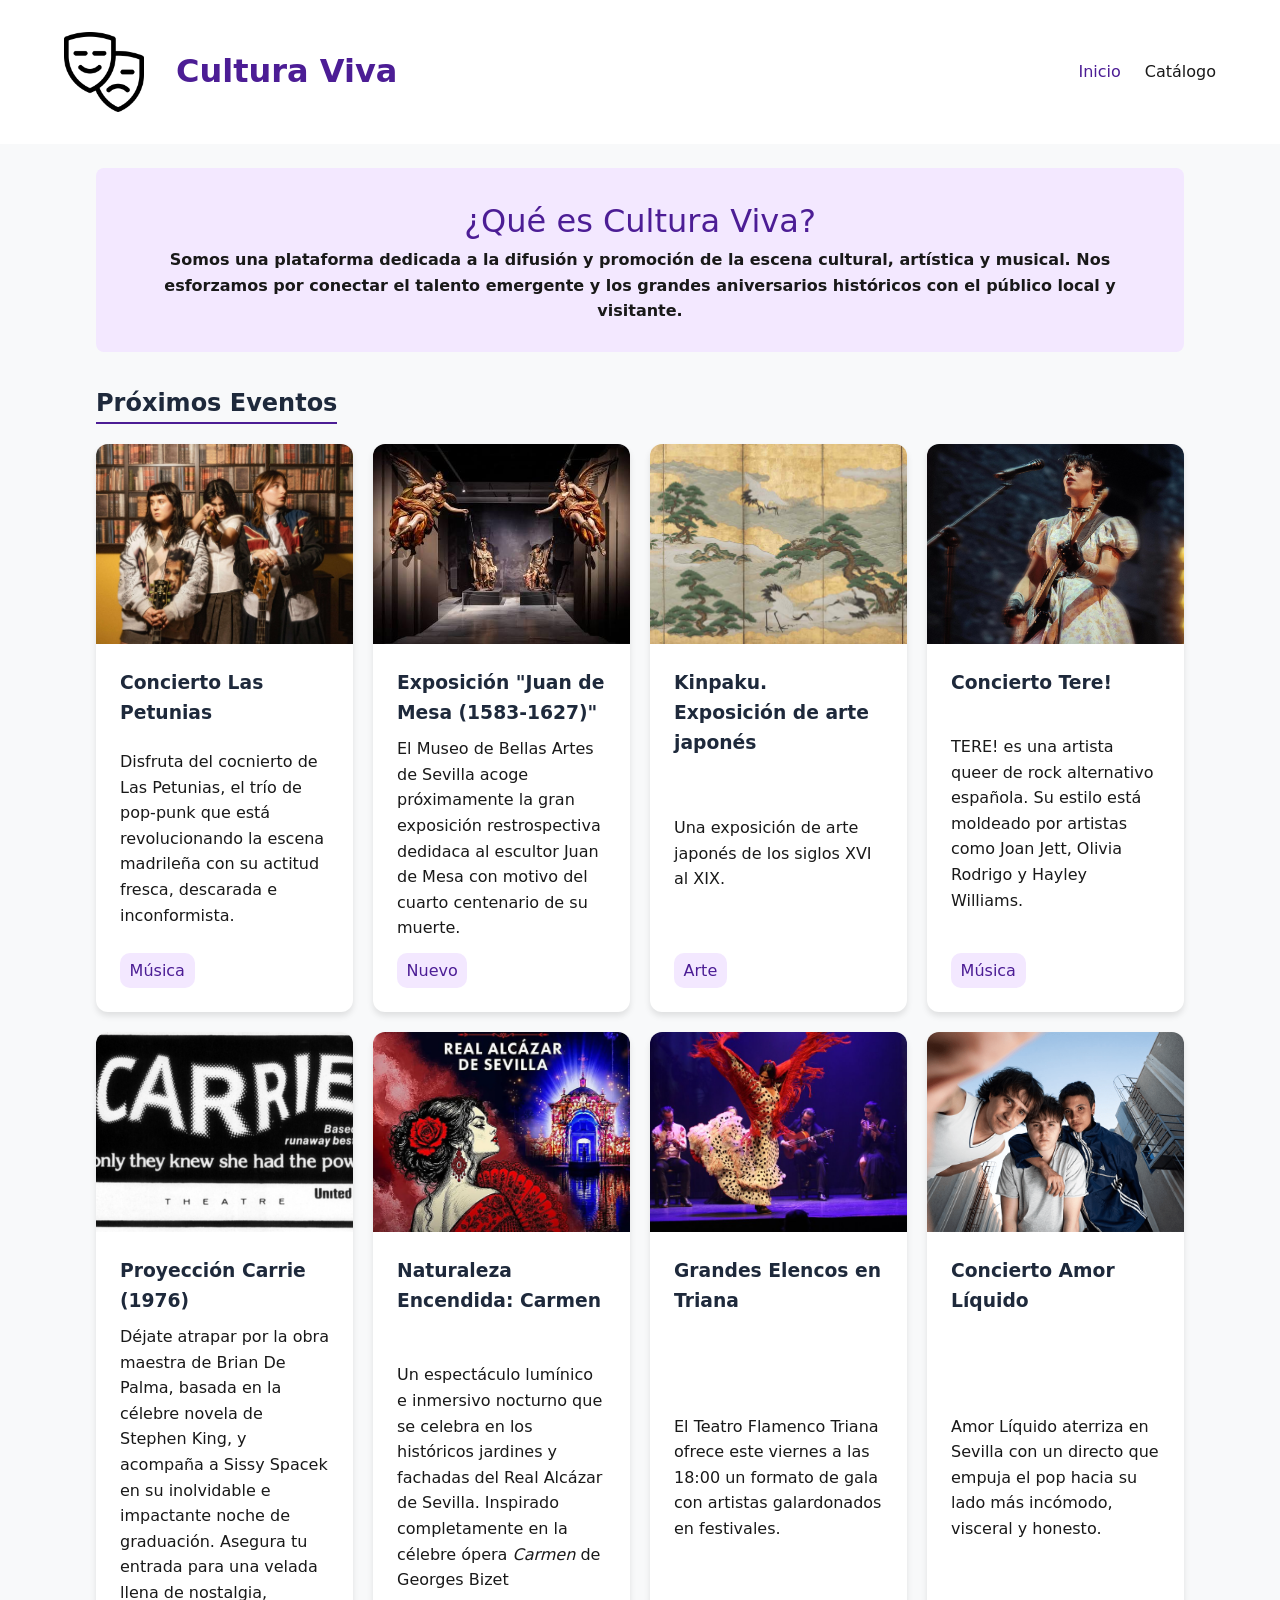
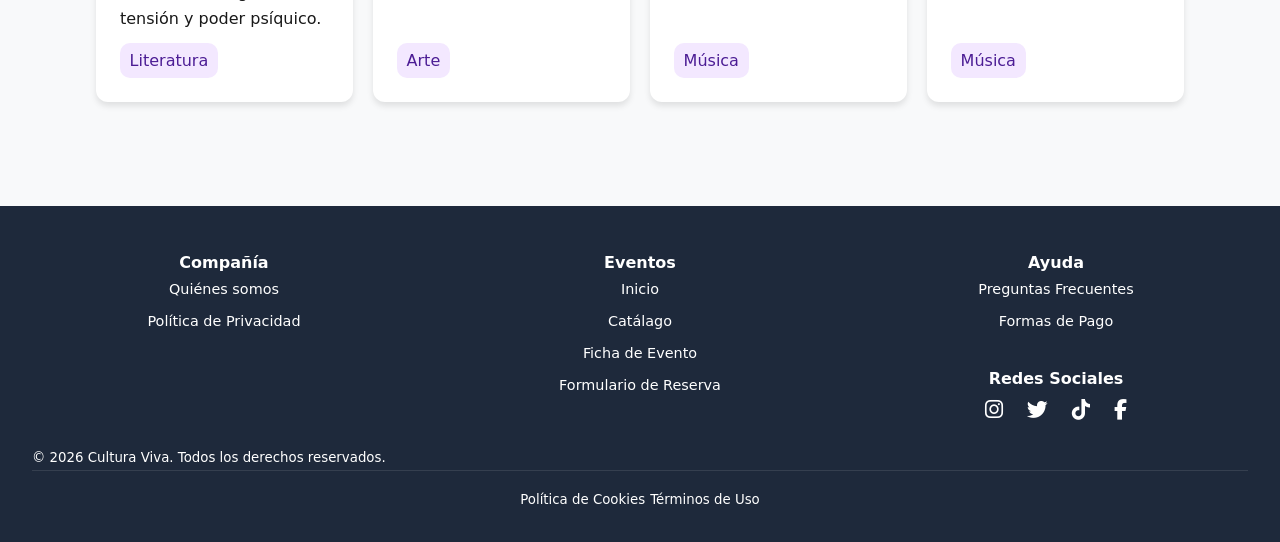
==== index.html @ b856e27d "fixes" ====
<!doctype html>
<html lang="es">
  <head>
    <meta charset="UTF-8" />
    <meta name="viewport" content="width=device-width, initial-scale=1.0" />
    <title>Cultura Viva</title>
    <link rel="stylesheet" href="./css/styles.css" />
    <link
      rel="stylesheet"
      href="https://cdnjs.cloudflare.com/ajax/libs/font-awesome/6.4.0/css/all.min.css"
    />
  </head>
  <body>
    <!--Header que contiene el titulo de la página web y la barra de navegacion-->
    <header class="header">
      <div class="header-container">
        <div class="title-container">
          <img src="./img/icono.png" alt="" class="icon" />
          <h1 class="title-web">Cultura Viva</h1>
        </div>

        <!--NavBar enlazado a los dos html de la página-->
        <nav class="main-nav">
          <ul>
            <li><a href="index.html" class="active-nav">Inicio</a></li>
            <li><a href="evento.html">Catálogo</a></li>
          </ul>
        </nav>
      </div>
    </header>

    <!--Texto de información sobre Cultura Viva-->
    <main class="main-content">
      <section class="hero-info">
        <h2>¿Qué es Cultura Viva?</h2>
        <p>
          Somos una plataforma dedicada a la difusión y promoción de la escena
          cultural, artística y musical. Nos esforzamos por conectar el talento
          emergente y los grandes aniversarios históricos con el público local y
          visitante.
        </p>
      </section>

      <!--Tarjetas con información de los próximos eventos: banner, nombre del evento, breve descripción, y categoría de evento-->
      <section class="events-section">
        <h2 class="section-next-events">Próximos Eventos</h2>

        <div class="card-grid">
          <a href="#" class="event-link">
            <div class="card">
              <div class="div-card-image">
                <img
                  src="./img/petunias.jpg"
                  alt="Imagen sobre el concierto de Las Petunias"
                  class="card-img"
                />
              </div>
              <div class="card-content">
                <h3 class="card-title">Concierto Las Petunias</h3>
                <p class="card-description">
                  Disfruta del cocnierto de Las Petunias, el trío de pop-punk
                  que está revolucionando la escena madrileña con su actitud
                  fresca, descarada e inconformista.
                </p>
                <span class="card-badge">Música</span>
              </div>
            </div>
          </a>
          <a href="evento.html" class="event-link">
            <div class="card">
              <div class="div-card-image">
                <img
                  src="./img/museo_bellas_artes.jpg"
                  alt="Foto del evento del Museo de Bellas Artes"
                  class="card-img"
                />
              </div>
              <div class="card-content">
                <h3 class="card-title">
                  Exposición "Juan de Mesa (1583-1627)"
                </h3>
                <p class="card-description">
                  El Museo de Bellas Artes de Sevilla acoge próximamente la gran
                  exposición restrospectiva dedidaca al escultor Juan de Mesa
                  con motivo del cuarto centenario de su muerte.
                </p>
                <span class="card-badge">Nuevo</span>
              </div>
            </div>
          </a>
          <a href="evento.html" class="event-link">
            <div class="card">
              <div class="div-card-image">
                <img
                  src="./img/kinpaku.jpg"
                  alt="Imagen sobre la exposición Kinpaku"
                  class="card-img"
                />
              </div>
              <div class="card-content">
                <h3 class="card-title">Kinpaku. Exposición de arte japonés</h3>
                <p class="card-description">
                  Una exposición de arte japonés de los siglos XVI al XIX.
                </p>
                <span class="card-badge">Arte</span>
              </div>
            </div>
          </a>
          <a href="evento.html" class="event-link">
            <div class="card">
              <div class="div-card-image">
                <img
                  src="./img/tere.jpg"
                  alt="Imagen promocional del próximo concierto de Tere!"
                  class="card-img"
                />
              </div>
              <div class="card-content">
                <h3 class="card-title">Concierto Tere!</h3>
                <p class="card-description">
                  TERE! es una artista queer de rock alternativo española. Su
                  estilo está moldeado por artistas como Joan Jett, Olivia
                  Rodrigo y Hayley Williams.
                </p>
                <span class="card-badge">Música</span>
              </div>
            </div>
          </a>
          <a href="evento.html" class="event-link">
            <div class="card">
              <div class="div-card-image">
                <img
                  src="./img/carrie.jpg"
                  alt="Imagen sobre el evento de Feria del Libro"
                  class="card-img"
                />
              </div>
              <div class="card-content">
                <h3 class="card-title">Proyección Carrie (1976)</h3>
                <p class="card-description">
                  Déjate atrapar por la obra maestra de Brian De Palma, basada
                  en la célebre novela de Stephen King, y acompaña a Sissy
                  Spacek en su inolvidable e impactante noche de graduación.
                  Asegura tu entrada para una velada llena de nostalgia, tensión
                  y poder psíquico.
                </p>
                <span class="card-badge">Literatura</span>
              </div>
            </div>
          </a>
          <a href="evento.html" class="event-link">
            <div class="card">
              <div class="div-card-image">
                <img
                  src="./img/carmen.webp"
                  alt="Cartel promocional de Naturaleza Encendida: Carmen"
                  class="card-img"
                />
              </div>
              <div class="card-content">
                <h3 class="card-title">Naturaleza Encendida: Carmen</h3>
                <p class="card-description">
                  Un espectáculo lumínico e inmersivo nocturno que se celebra en
                  los históricos jardines y fachadas del Real Alcázar de
                  Sevilla. Inspirado completamente en la célebre ópera
                  <i>Carmen</i> de Georges Bizet
                </p>
                <span class="card-badge">Arte</span>
              </div>
            </div>
          </a>
          <a href="evento.html" class="event-link">
            <div class="card">
              <div class="div-card-image">
                <img
                  src="./img/teatro_flamenco.jpg"
                  alt="Imagen del próximo evento Grandes Elencos en Triana"
                  class="card-img"
                />
              </div>
              <div class="card-content">
                <h3 class="card-title">Grandes Elencos en Triana</h3>
                <p class="card-description">
                  El Teatro Flamenco Triana ofrece este viernes a las 18:00 un
                  formato de gala con artistas galardonados en festivales.
                </p>
                <span class="card-badge">Música</span>
              </div>
            </div>
          </a>
          <a href="evento.html" class="event-link">
            <div class="card">
              <div class="div-card-image">
                <img
                  src="./img/amor-liquido.png"
                  alt="Imagen del concierto de Amor Líquido"
                  class="card-img"
                />
              </div>
              <div class="card-content">
                <h3 class="card-title">Concierto Amor Líquido</h3>
                <p class="card-description">
                  Amor Líquido aterriza en Sevilla con un directo que empuja el
                  pop hacia su lado más incómodo, visceral y honesto.
                </p>
                <span class="card-badge">Música</span>
              </div>
            </div>
          </a>
        </div>
      </section>
    </main>

    <!--Footer de la página divido por columnas Quienes Somos, Mapa de navegacion, Preguntas Frecuentes y Redes Sociales-->
    <footer class="footer">
      <div class="footer-container">
        <div class="footer-column">
          <h4>Compañía</h4>
          <ul>
            <li><a href="#">Quiénes somos</a></li>
            <li><a href="#">Política de Privacidad</a></li>
          </ul>
        </div>
        <div class="footer-column">
          <h4>Eventos</h4>
          <ul>
            <li><a href="index.html">Inicio</a></li>
            <li><a href="#">Catálago</a></li>
            <li><a href="#">Ficha de Evento</a></li>
            <li><a href="#">Formulario de Reserva</a></li>
          </ul>
        </div>
        <div class="footer-column">
          <h4>Ayuda</h4>
          <ul>
            <li><a href="#">Preguntas Frecuentes</a></li>
            <li><a href="#">Formas de Pago</a></li>
          </ul>
          <div class="social-section">
            <h4>Redes Sociales</h4>
            <div class="social-icons">
              <a href="#"><i class="fa-brands fa-instagram"></i></a>
              <a href="#">
                <i class="fa-brands fa-twitter"></i>
              </a>
              <a href="#"><i class="fa-brands fa-tiktok"></i></a>
              <a href="#"><i class="fa-brands fa-facebook-f"></i></a>
            </div>
          </div>
        </div>
      </div>
      <div class="footer-bottom">
        <p>
          <small>
            &copy; 2026 Cultura Viva. Todos los derechos reservados.
          </small>
        </p>
        <div class="footer-bottom-legal">
          <a href="#"><small>Política de Cookies</small></a>
          <a href="#"><small>Términos de Uso</small></a>
        </div>
      </div>
    </footer>
  </body>
</html>
---- css/styles.css ----
@import url(base.css);
@import url(componentes.css);
@import url(responsive.css);
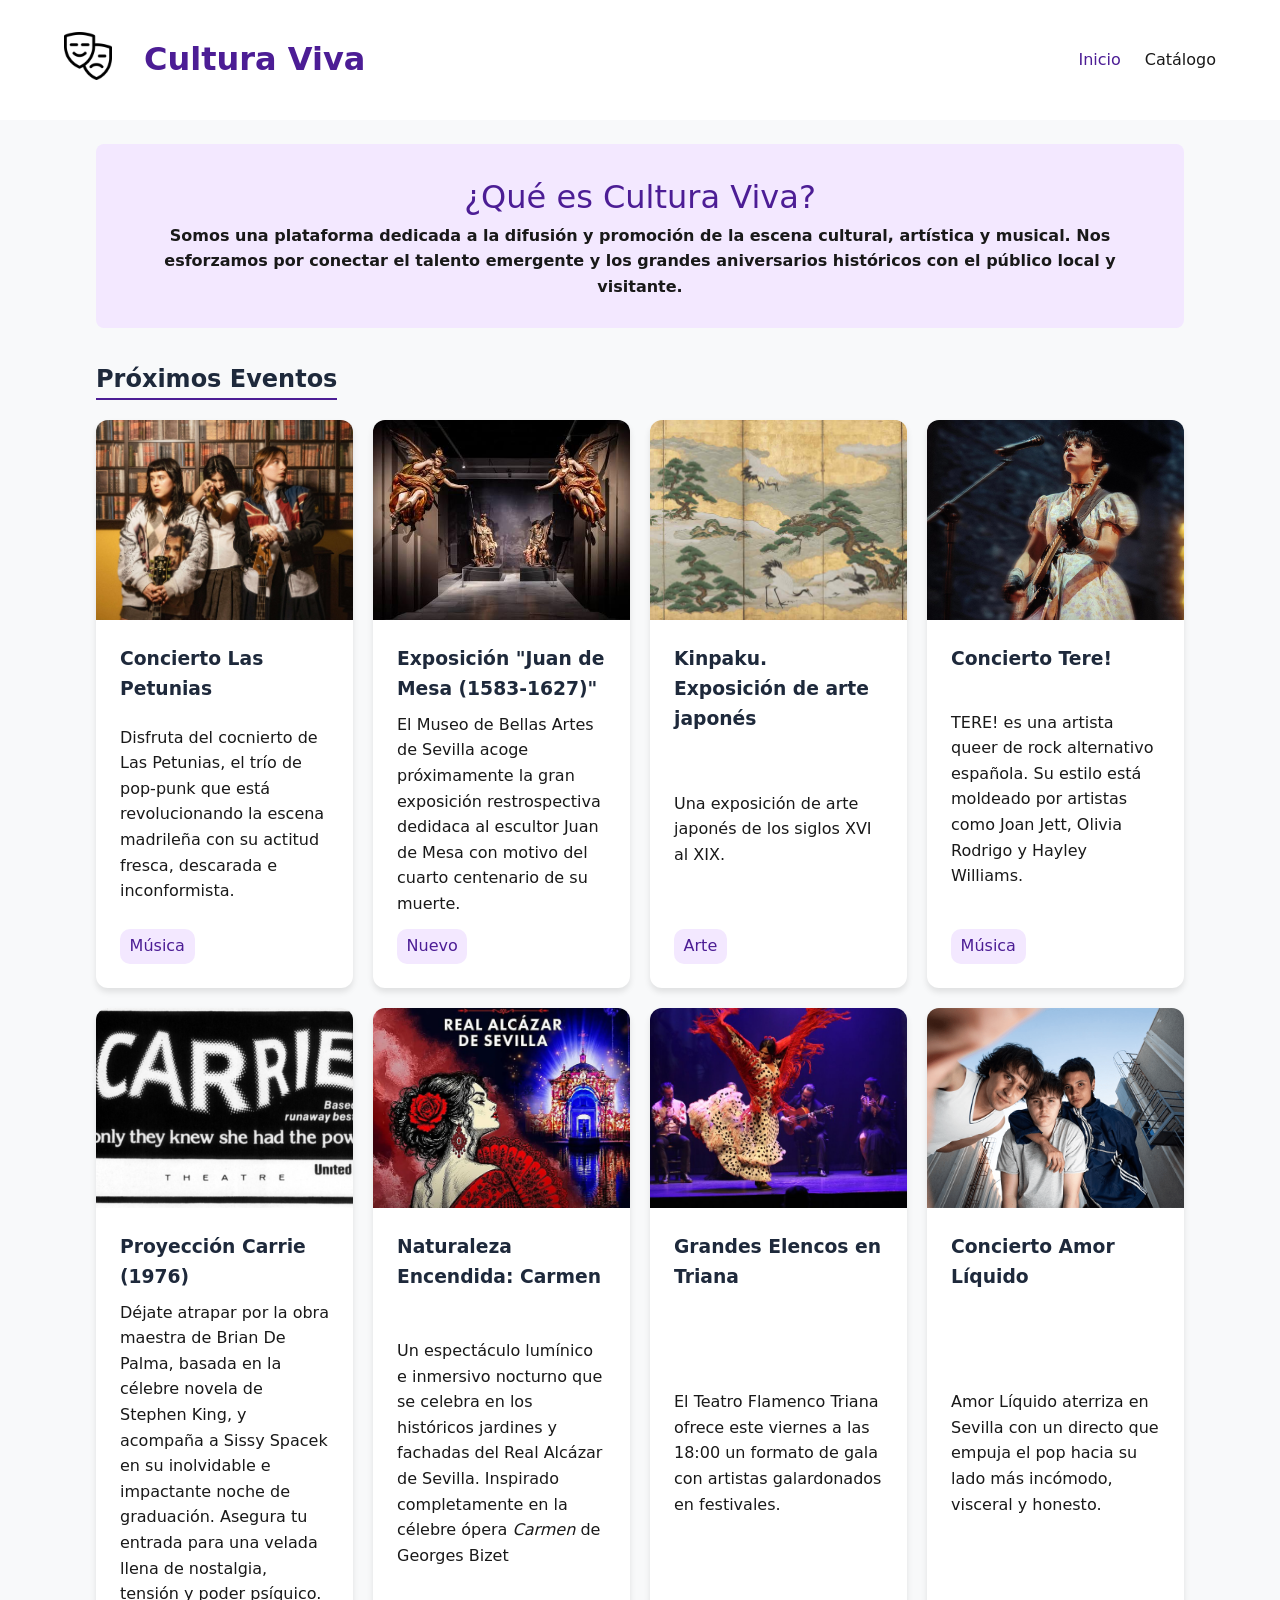
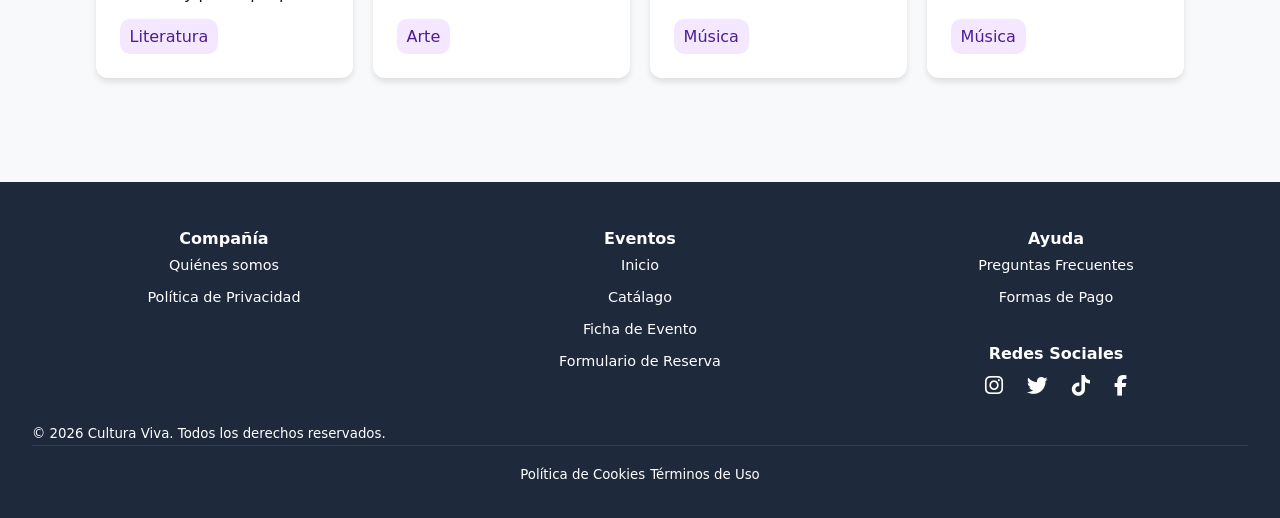
==== commit 39856b3e: "Proyecto" ====
--- a/index.html
+++ b/index.html
@@ -15,7 +15,9 @@
     <header class="header">
       <div class="header-container">
         <div class="title-container">
-          <img src="./img/icono.png" alt="" class="icon" />
+          <div class="contenedor-icono">
+            <img src="./img/icono.png" alt="" class="icono" />
+          </div>
           <h1 class="title-web">Cultura Viva</h1>
         </div>
 
@@ -43,7 +45,7 @@
 
       <!--Tarjetas con información de los próximos eventos: banner, nombre del evento, breve descripción, y categoría de evento-->
       <section class="events-section">
-        <h2 class="section-next-events">Próximos Eventos</h2>
+        <h2 class="section-title">Próximos Eventos</h2>
 
         <div class="card-grid">
           <a href="#" class="event-link">
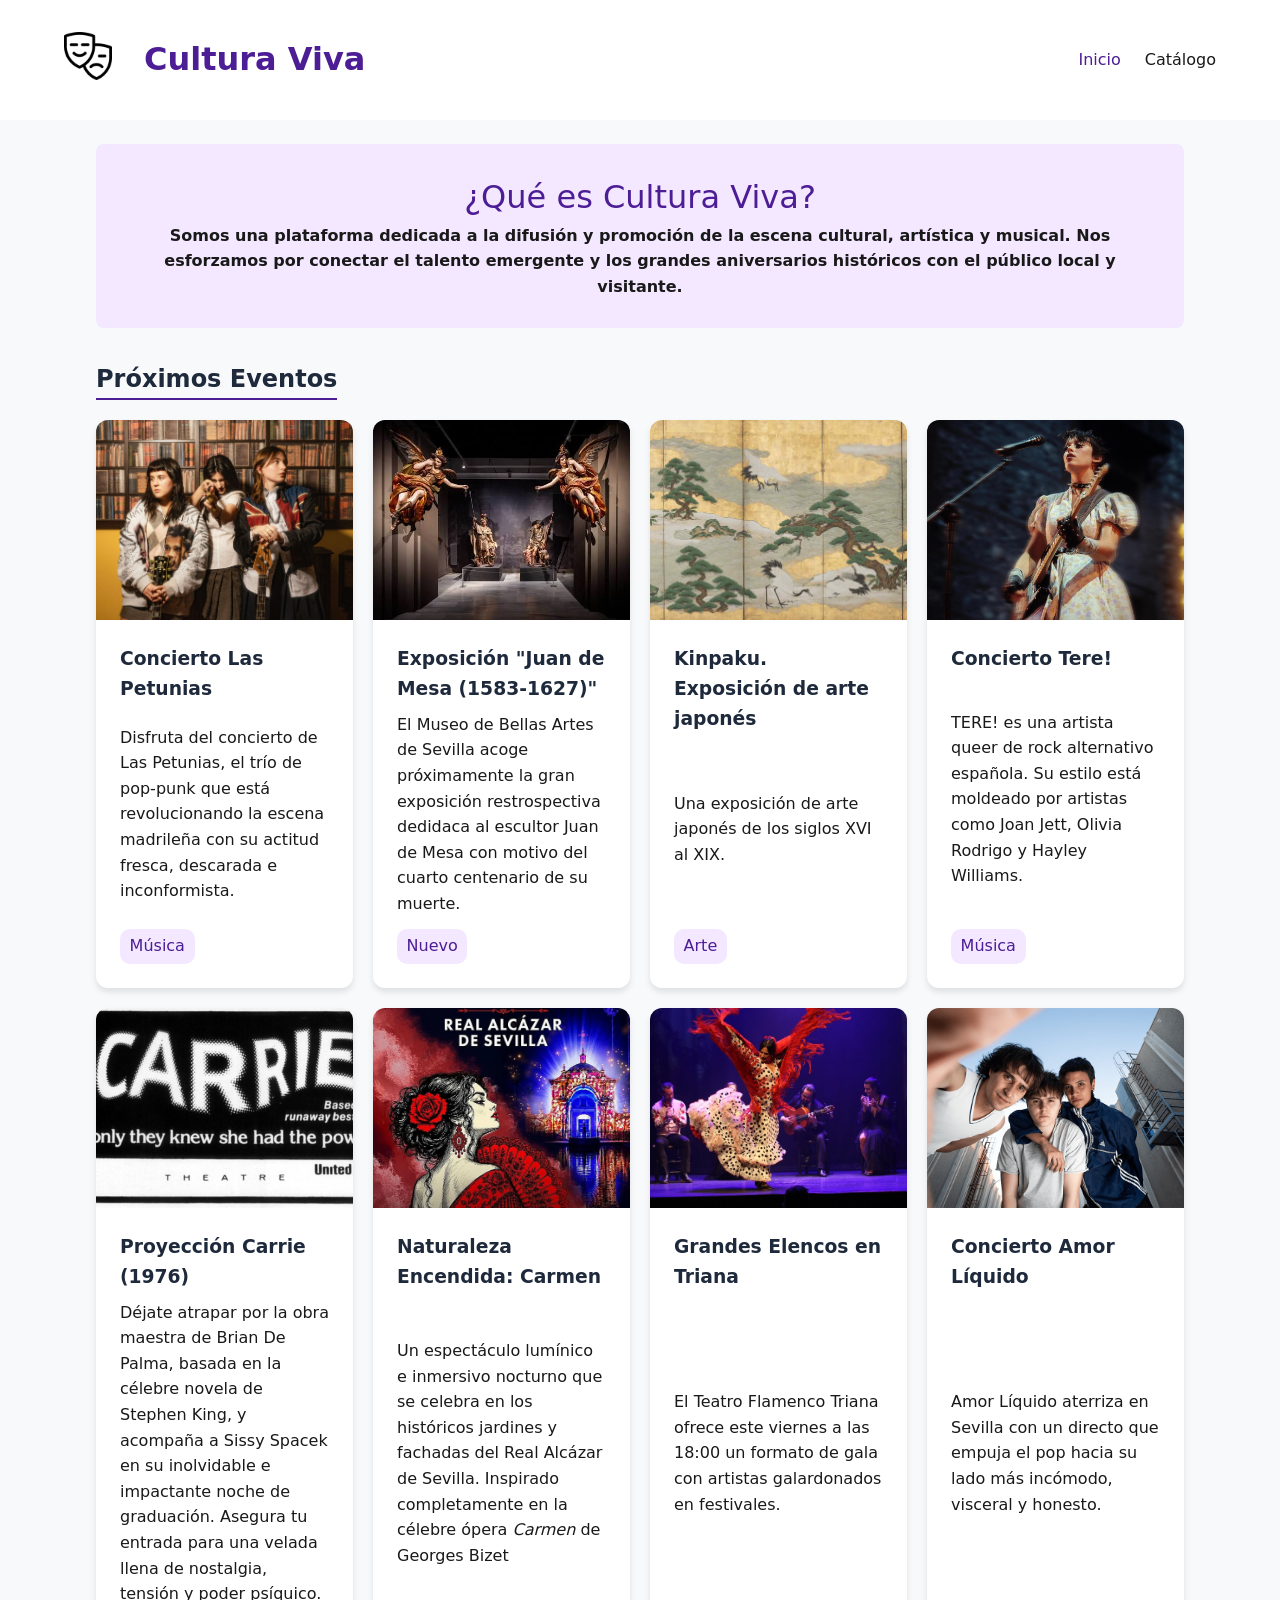
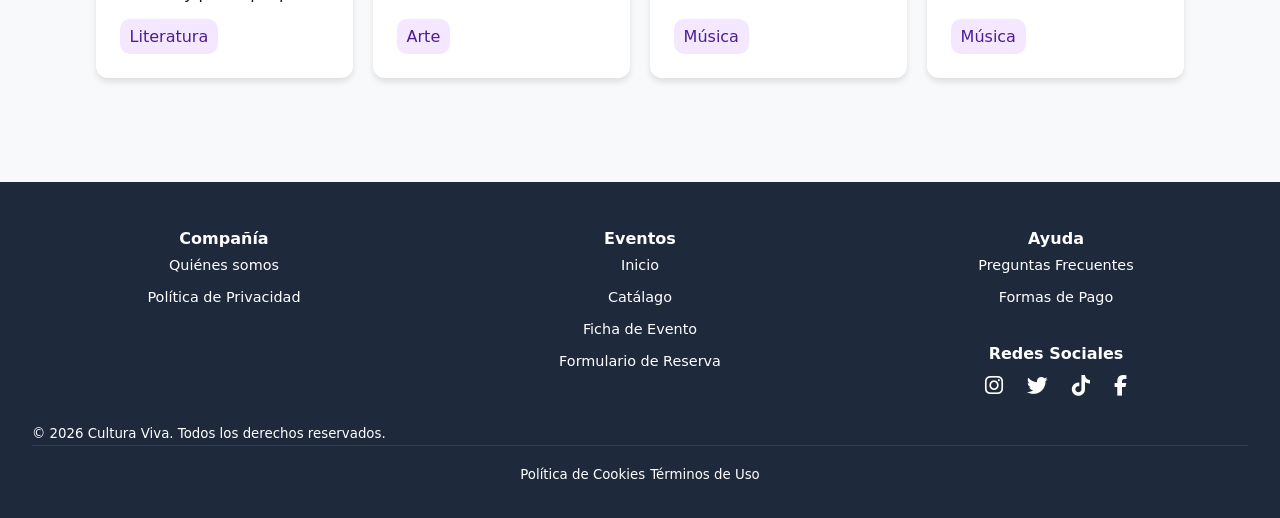
==== commit 44b6433e: "proyecto" ====
--- a/index.html
+++ b/index.html
@@ -11,17 +11,18 @@
     />
   </head>
   <body>
-    <!--Header que contiene el titulo de la página web y la barra de navegacion-->
+    <!--Cabecera de la pagina web-->
     <header class="header">
       <div class="header-container">
         <div class="title-container">
           <div class="contenedor-icono">
-            <img src="./img/icono.png" alt="" class="icono" />
+            <a href="index.html">
+              <img src="./img/icono.png" alt="" class="icono" />
+            </a>
           </div>
           <h1 class="title-web">Cultura Viva</h1>
         </div>
 
-        <!--NavBar enlazado a los dos html de la página-->
         <nav class="main-nav">
           <ul>
             <li><a href="index.html" class="active-nav">Inicio</a></li>
@@ -43,7 +44,7 @@
         </p>
       </section>
 
-      <!--Tarjetas con información de los próximos eventos: banner, nombre del evento, breve descripción, y categoría de evento-->
+      <!--Tarjetas con información de los próximos eventos: contiene foto, nombre del evento, breve descripción, y categoría de evento-->
       <section class="events-section">
         <h2 class="section-title">Próximos Eventos</h2>
 
@@ -60,7 +61,7 @@
               <div class="card-content">
                 <h3 class="card-title">Concierto Las Petunias</h3>
                 <p class="card-description">
-                  Disfruta del cocnierto de Las Petunias, el trío de pop-punk
+                  Disfruta del concierto de Las Petunias, el trío de pop-punk
                   que está revolucionando la escena madrileña con su actitud
                   fresca, descarada e inconformista.
                 </p>
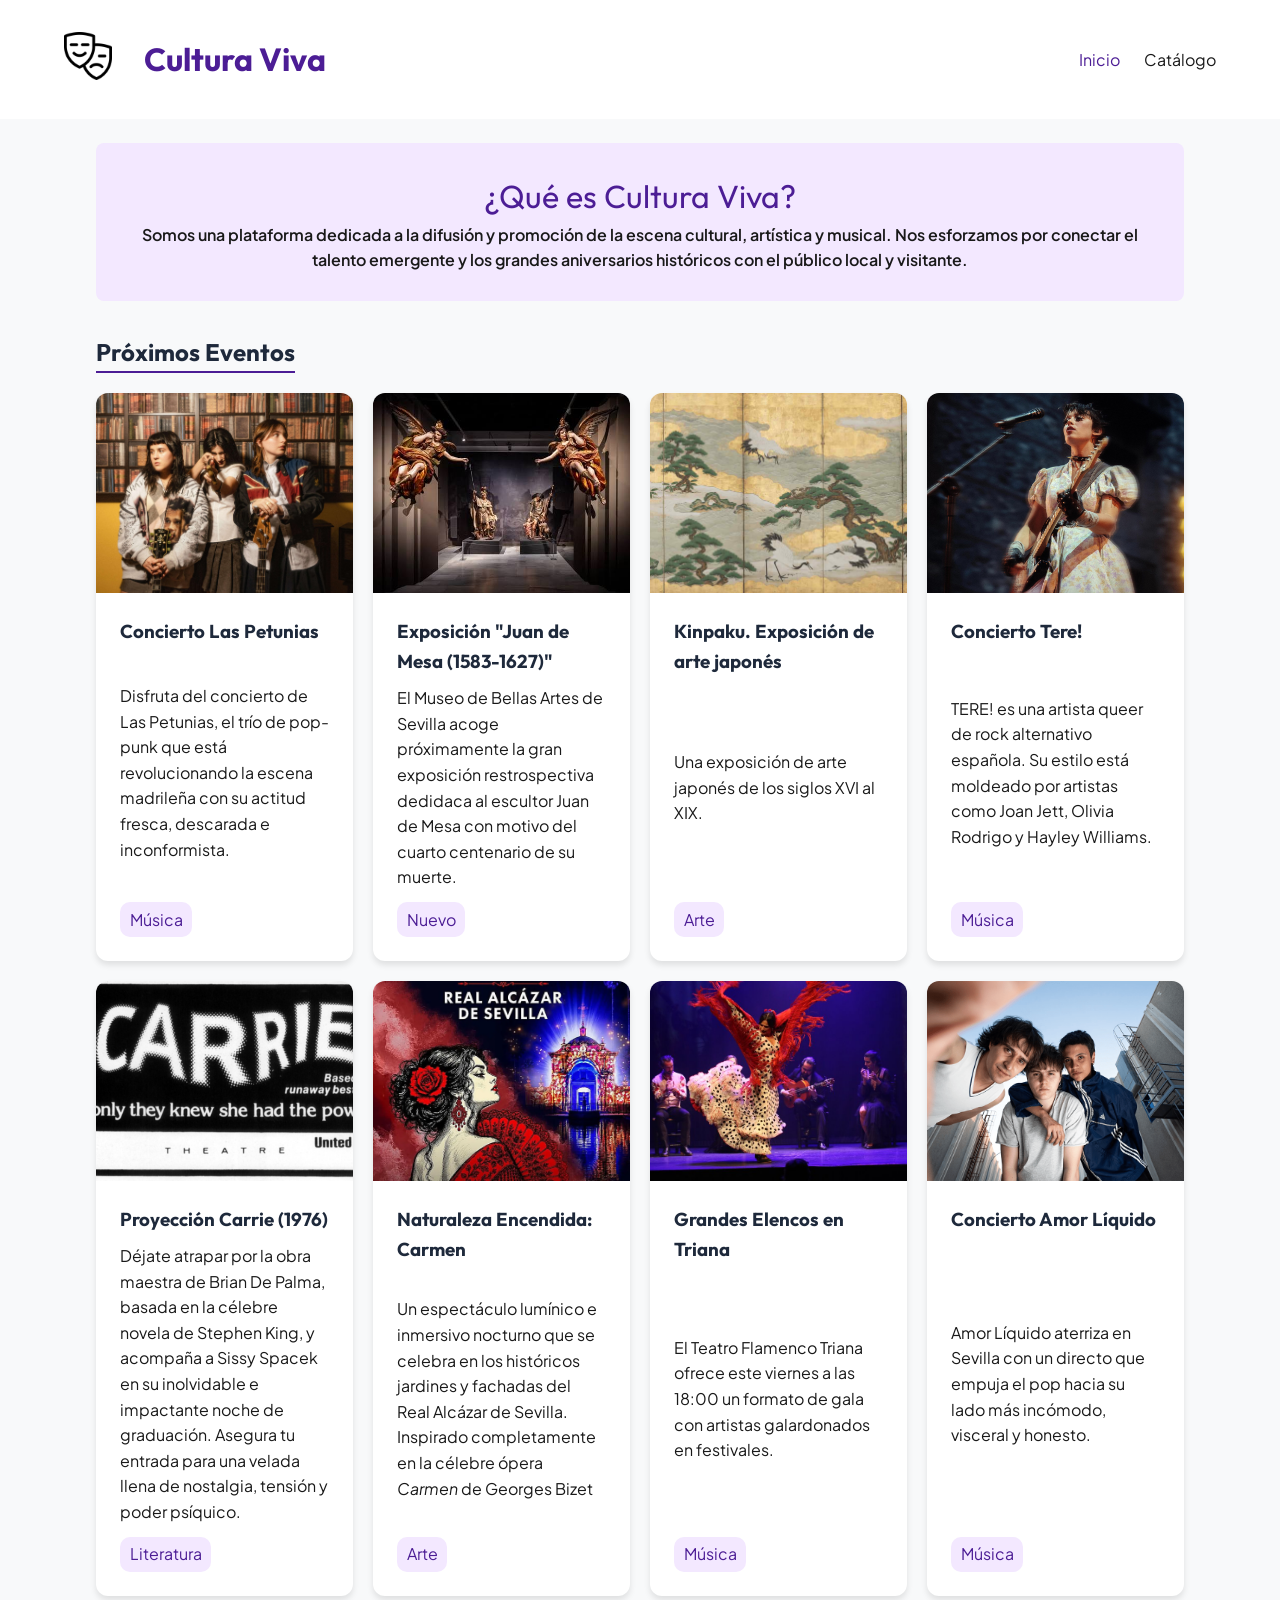
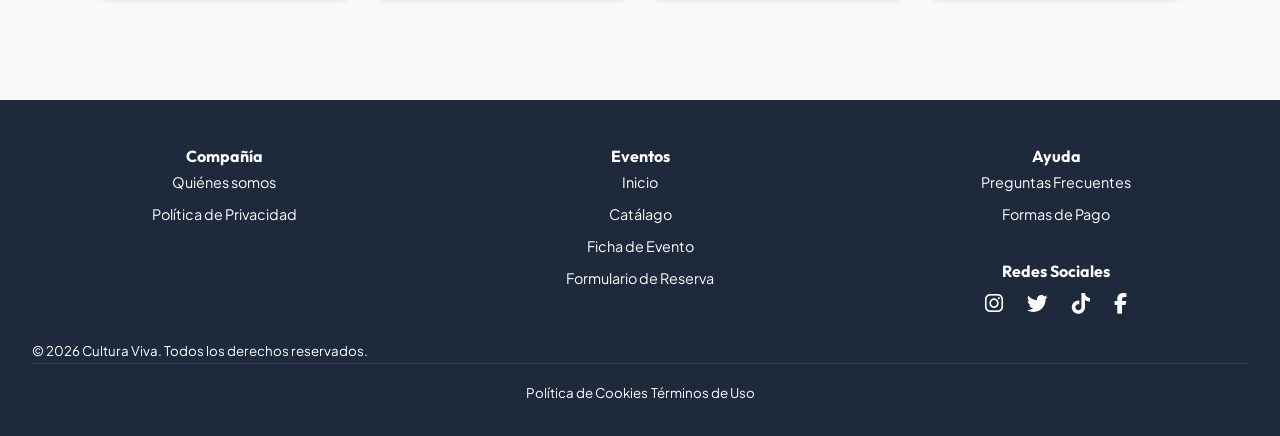
==== commit c9078906: "fonts and html semantic" ====
--- a/index.html
+++ b/index.html
@@ -5,6 +5,12 @@
     <meta name="viewport" content="width=device-width, initial-scale=1.0" />
     <title>Cultura Viva</title>
     <link rel="stylesheet" href="./css/styles.css" />
+    <link rel="preconnect" href="https://fonts.googleapis.com" />
+    <link rel="preconnect" href="https://fonts.gstatic.com" crossorigin />
+    <link
+      href="https://fonts.googleapis.com/css2?family=Outfit:wght@500;700&family=Plus+Jakarta+Sans:wght@400;500;600&display=swap"
+      rel="stylesheet"
+    />
     <link
       rel="stylesheet"
       href="https://cdnjs.cloudflare.com/ajax/libs/font-awesome/6.4.0/css/all.min.css"
@@ -50,7 +56,7 @@
 
         <div class="card-grid">
           <a href="#" class="event-link">
-            <div class="card">
+            <article class="card">
               <div class="div-card-image">
                 <img
                   src="./img/petunias.jpg"
@@ -67,10 +73,10 @@
                 </p>
                 <span class="card-badge">Música</span>
               </div>
-            </div>
-          </a>
-          <a href="evento.html" class="event-link">
-            <div class="card">
+            </article>
+          </a>
+          <a href="evento.html" class="event-link">
+            <article class="card">
               <div class="div-card-image">
                 <img
                   src="./img/museo_bellas_artes.jpg"
@@ -89,10 +95,10 @@
                 </p>
                 <span class="card-badge">Nuevo</span>
               </div>
-            </div>
-          </a>
-          <a href="evento.html" class="event-link">
-            <div class="card">
+            </article>
+          </a>
+          <a href="evento.html" class="event-link">
+            <article class="card">
               <div class="div-card-image">
                 <img
                   src="./img/kinpaku.jpg"
@@ -107,10 +113,10 @@
                 </p>
                 <span class="card-badge">Arte</span>
               </div>
-            </div>
-          </a>
-          <a href="evento.html" class="event-link">
-            <div class="card">
+            </article>
+          </a>
+          <a href="evento.html" class="event-link">
+            <article class="card">
               <div class="div-card-image">
                 <img
                   src="./img/tere.jpg"
@@ -127,10 +133,10 @@
                 </p>
                 <span class="card-badge">Música</span>
               </div>
-            </div>
-          </a>
-          <a href="evento.html" class="event-link">
-            <div class="card">
+            </article>
+          </a>
+          <a href="evento.html" class="event-link">
+            <article class="card">
               <div class="div-card-image">
                 <img
                   src="./img/carrie.jpg"
@@ -149,10 +155,10 @@
                 </p>
                 <span class="card-badge">Literatura</span>
               </div>
-            </div>
-          </a>
-          <a href="evento.html" class="event-link">
-            <div class="card">
+            </article>
+          </a>
+          <a href="evento.html" class="event-link">
+            <article class="card">
               <div class="div-card-image">
                 <img
                   src="./img/carmen.webp"
@@ -170,10 +176,10 @@
                 </p>
                 <span class="card-badge">Arte</span>
               </div>
-            </div>
-          </a>
-          <a href="evento.html" class="event-link">
-            <div class="card">
+            </article>
+          </a>
+          <a href="evento.html" class="event-link">
+            <article class="card">
               <div class="div-card-image">
                 <img
                   src="./img/teatro_flamenco.jpg"
@@ -189,10 +195,10 @@
                 </p>
                 <span class="card-badge">Música</span>
               </div>
-            </div>
-          </a>
-          <a href="evento.html" class="event-link">
-            <div class="card">
+            </article>
+          </a>
+          <a href="evento.html" class="event-link">
+            <article class="card">
               <div class="div-card-image">
                 <img
                   src="./img/amor-liquido.png"
@@ -208,7 +214,7 @@
                 </p>
                 <span class="card-badge">Música</span>
               </div>
-            </div>
+            </article>
           </a>
         </div>
       </section>
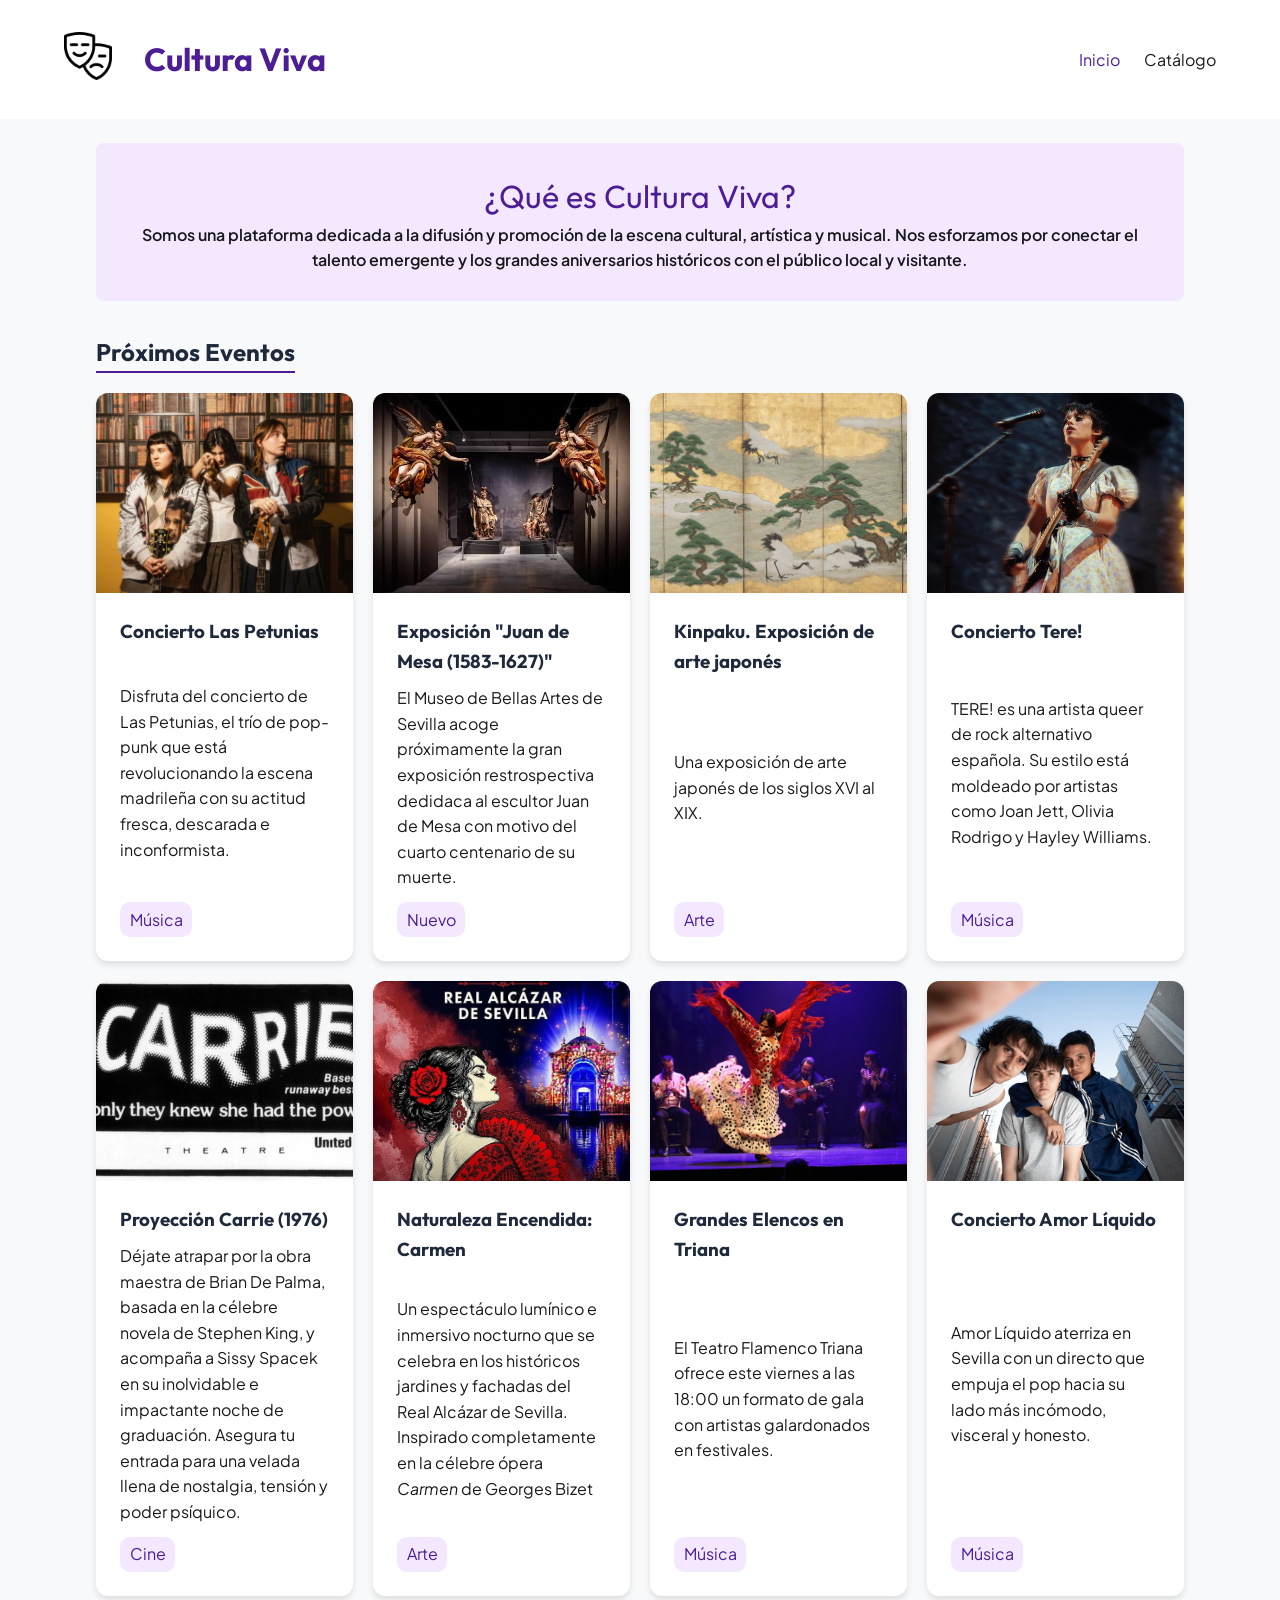
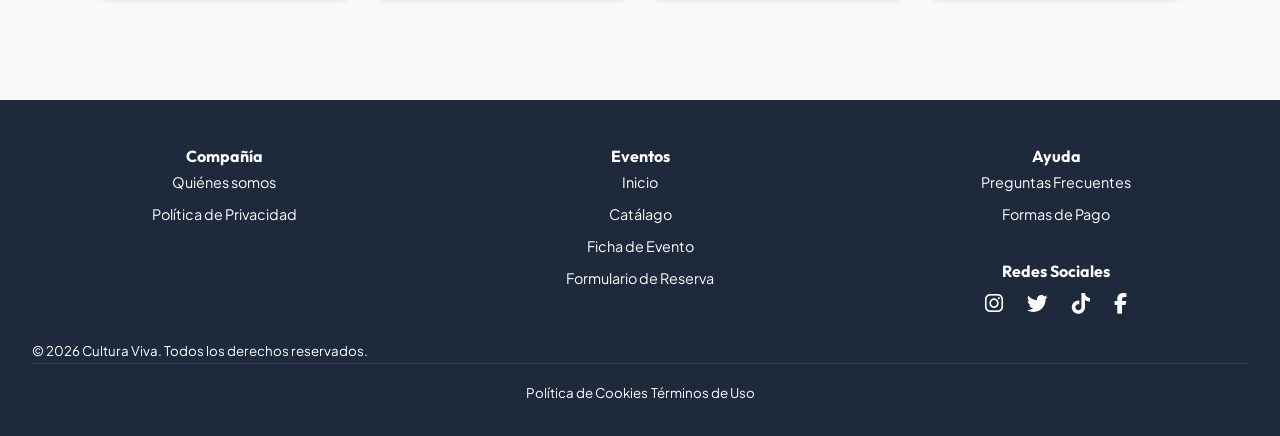
==== commit 5451dd03: "routes, favicon" ====
--- a/index.html
+++ b/index.html
@@ -5,6 +5,7 @@
     <meta name="viewport" content="width=device-width, initial-scale=1.0" />
     <title>Cultura Viva</title>
     <link rel="stylesheet" href="./css/styles.css" />
+    <link rel="icon" type="image/x-icon" href="./icon/favicon.ico" />
     <link rel="preconnect" href="https://fonts.googleapis.com" />
     <link rel="preconnect" href="https://fonts.gstatic.com" crossorigin />
     <link
@@ -31,8 +32,8 @@
 
         <nav class="main-nav">
           <ul>
-            <li><a href="index.html" class="active-nav">Inicio</a></li>
-            <li><a href="evento.html">Catálogo</a></li>
+            <li><a href="./index.html" class="active-nav">Inicio</a></li>
+            <li><a href="./evento.html">Catálogo</a></li>
           </ul>
         </nav>
       </div>
@@ -75,7 +76,7 @@
               </div>
             </article>
           </a>
-          <a href="evento.html" class="event-link">
+          <a href="./evento.html" class="event-link">
             <article class="card">
               <div class="div-card-image">
                 <img
@@ -97,7 +98,7 @@
               </div>
             </article>
           </a>
-          <a href="evento.html" class="event-link">
+          <a href="./evento.html" class="event-link">
             <article class="card">
               <div class="div-card-image">
                 <img
@@ -115,7 +116,7 @@
               </div>
             </article>
           </a>
-          <a href="evento.html" class="event-link">
+          <a href="./evento.html" class="event-link">
             <article class="card">
               <div class="div-card-image">
                 <img
@@ -135,7 +136,7 @@
               </div>
             </article>
           </a>
-          <a href="evento.html" class="event-link">
+          <a href="./evento.html" class="event-link">
             <article class="card">
               <div class="div-card-image">
                 <img
@@ -153,11 +154,11 @@
                   Asegura tu entrada para una velada llena de nostalgia, tensión
                   y poder psíquico.
                 </p>
-                <span class="card-badge">Literatura</span>
-              </div>
-            </article>
-          </a>
-          <a href="evento.html" class="event-link">
+                <span class="card-badge">Cine</span>
+              </div>
+            </article>
+          </a>
+          <a href="./evento.html" class="event-link">
             <article class="card">
               <div class="div-card-image">
                 <img
@@ -178,7 +179,7 @@
               </div>
             </article>
           </a>
-          <a href="evento.html" class="event-link">
+          <a href="./evento.html" class="event-link">
             <article class="card">
               <div class="div-card-image">
                 <img
@@ -197,7 +198,7 @@
               </div>
             </article>
           </a>
-          <a href="evento.html" class="event-link">
+          <a href="./evento.html" class="event-link">
             <article class="card">
               <div class="div-card-image">
                 <img
@@ -233,7 +234,7 @@
         <div class="footer-column">
           <h4>Eventos</h4>
           <ul>
-            <li><a href="index.html">Inicio</a></li>
+            <li><a href="./index.html">Inicio</a></li>
             <li><a href="#">Catálago</a></li>
             <li><a href="#">Ficha de Evento</a></li>
             <li><a href="#">Formulario de Reserva</a></li>
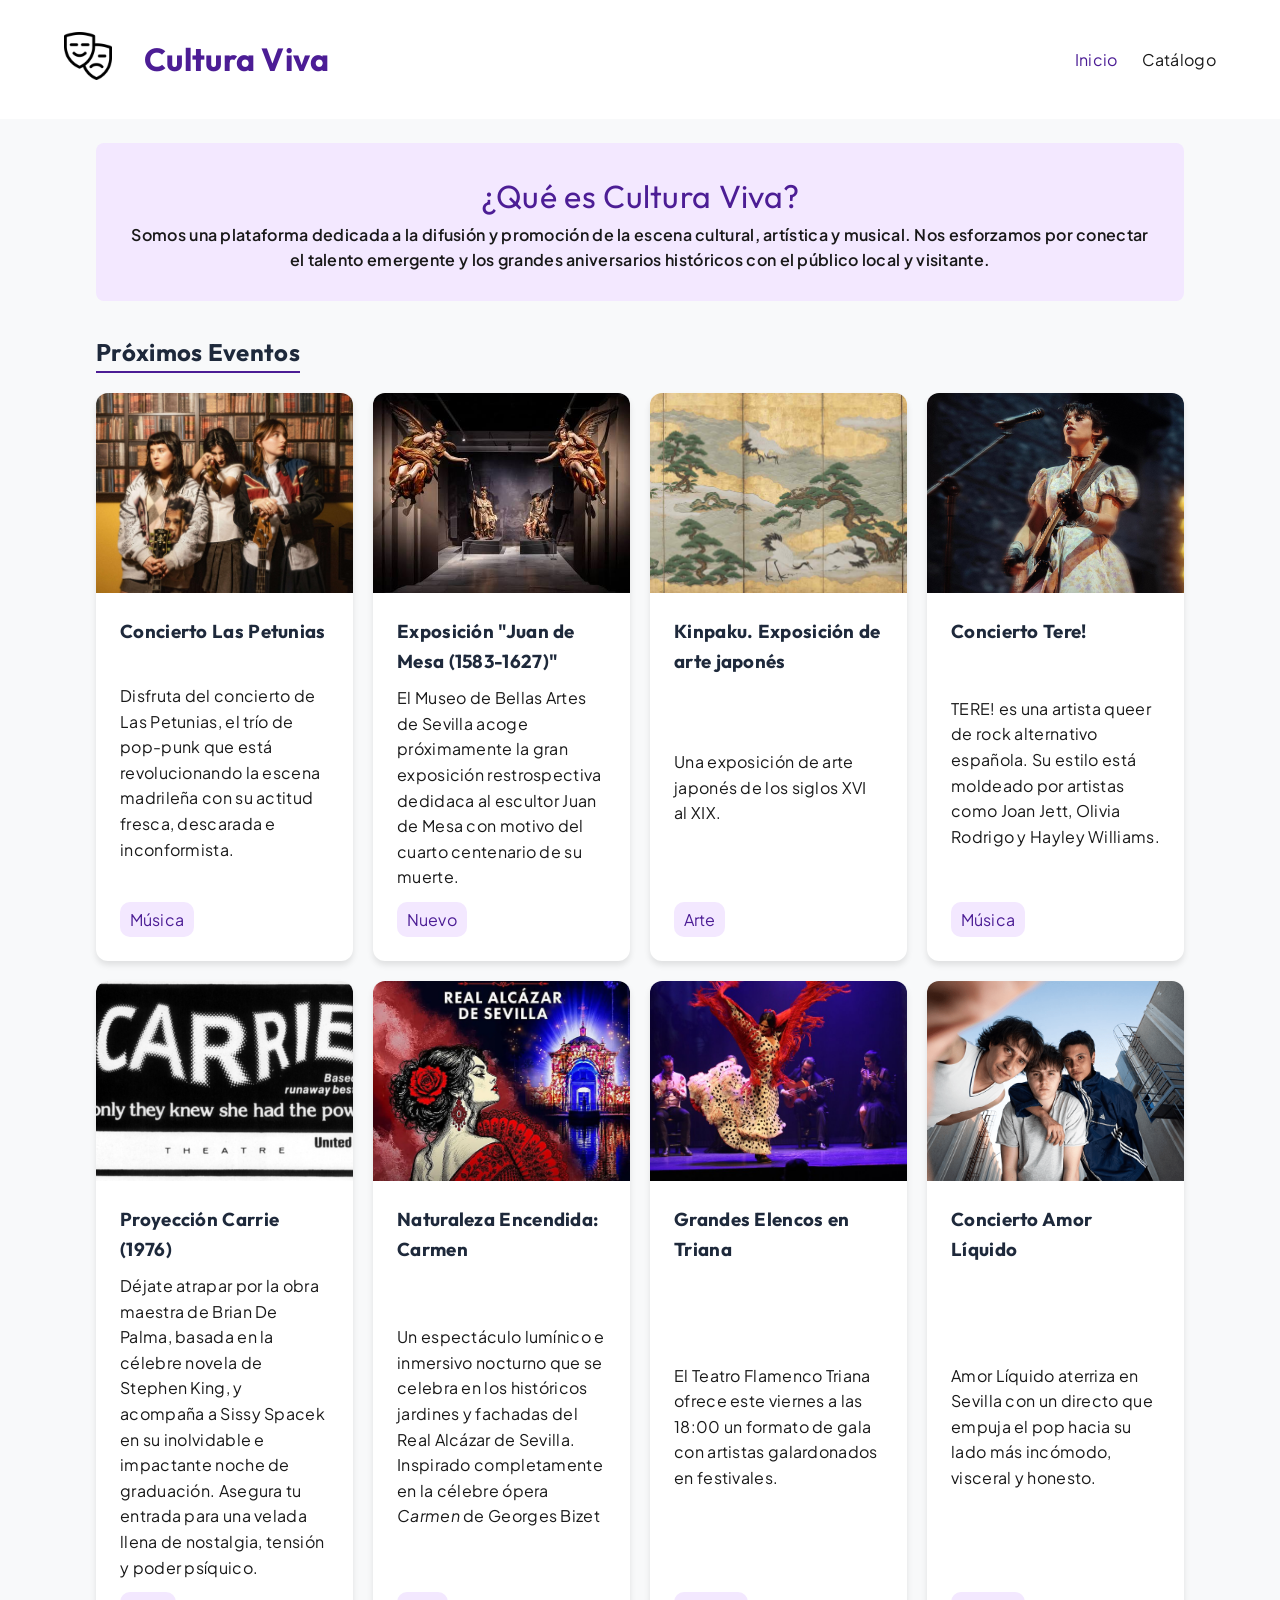
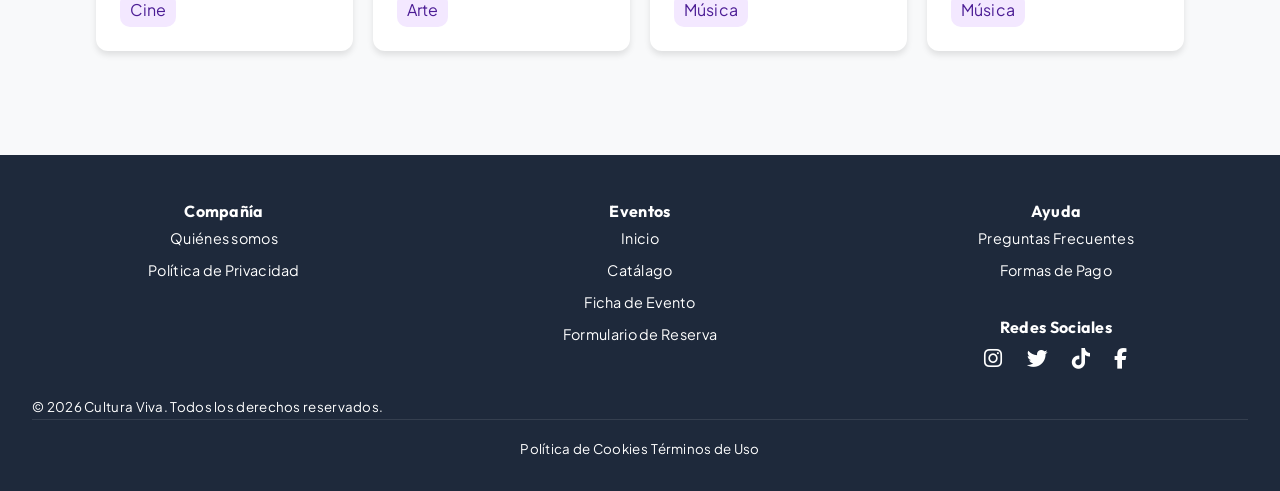
==== commit 2d969d1f: "unused" ====
--- a/index.html
+++ b/index.html
@@ -141,7 +141,7 @@
               <div class="div-card-image">
                 <img
                   src="./img/carrie.jpg"
-                  alt="Imagen sobre el evento de Feria del Libro"
+                  alt="Imagen sobre el evento de proyección de Carrie 1976"
                   class="card-img"
                 />
               </div>
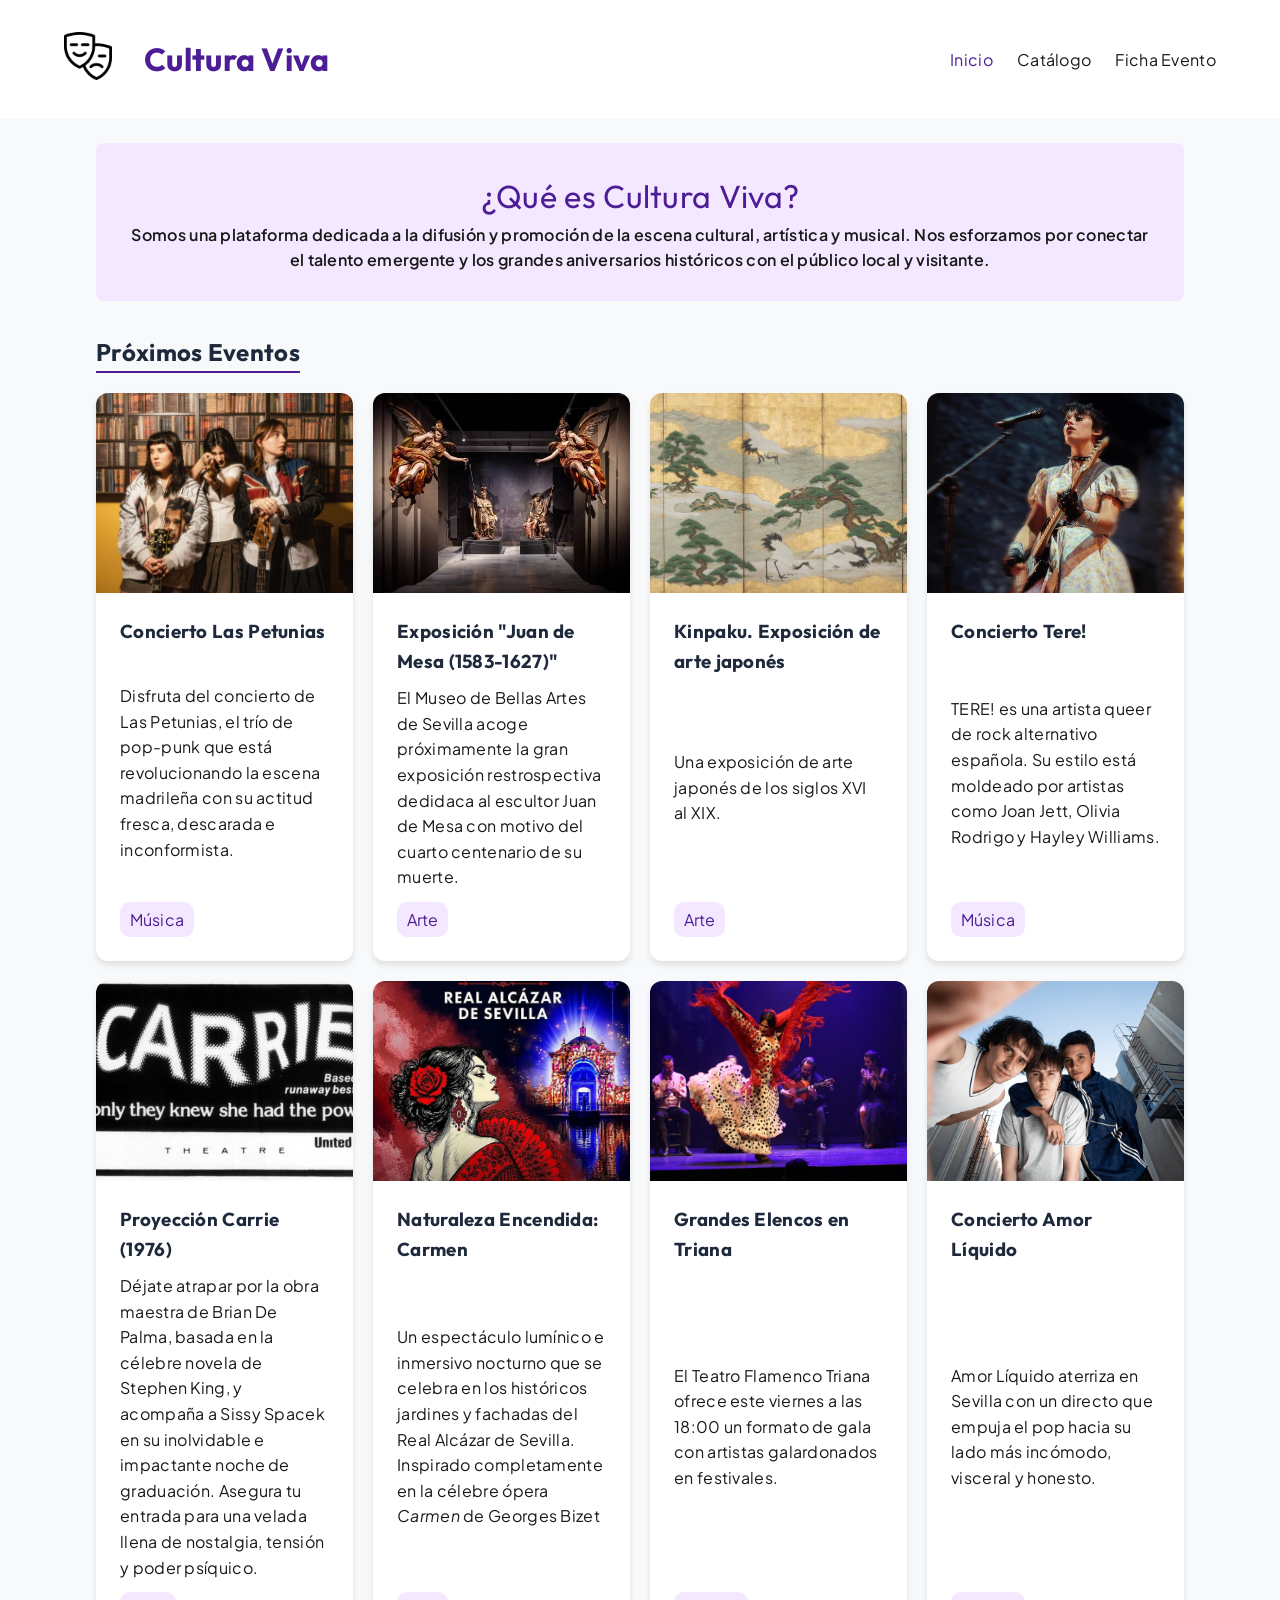
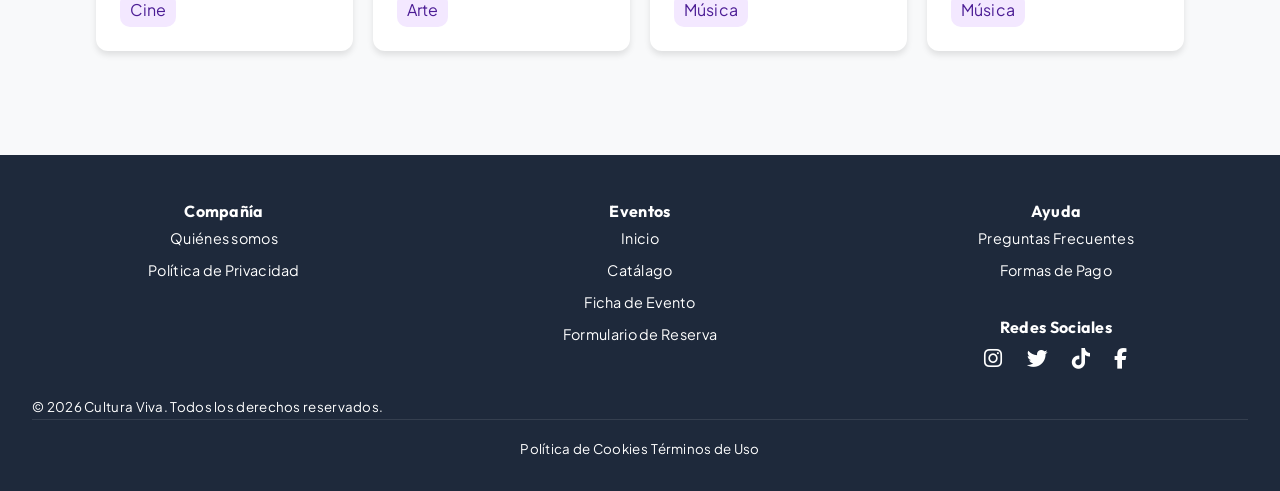
==== commit 74d2b306: "fixes and comments" ====
--- a/index.html
+++ b/index.html
@@ -5,17 +5,19 @@
     <meta name="viewport" content="width=device-width, initial-scale=1.0" />
     <title>Cultura Viva</title>
     <link rel="stylesheet" href="./css/styles.css" />
-    <link rel="icon" type="image/x-icon" href="./icon/favicon.ico" />
+    <!--Favicon de la página web-->
+    <link rel="icon" href="./icon/favicon.ico" type="image/x-icon"/>
+    <!--Fuentes tipográficas provenientes de google fonts-->
     <link rel="preconnect" href="https://fonts.googleapis.com" />
     <link rel="preconnect" href="https://fonts.gstatic.com" crossorigin />
     <link
       href="https://fonts.googleapis.com/css2?family=Outfit:wght@500;700&family=Plus+Jakarta+Sans:wght@400;500;600&display=swap"
-      rel="stylesheet"
-    />
+      rel="stylesheet"/>
+
+    <!--cdn para los iconos de redes sociales-->
     <link
       rel="stylesheet"
-      href="https://cdnjs.cloudflare.com/ajax/libs/font-awesome/6.4.0/css/all.min.css"
-    />
+      href="https://cdnjs.cloudflare.com/ajax/libs/font-awesome/6.4.0/css/all.min.css"/>
   </head>
   <body>
     <!--Cabecera de la pagina web-->
@@ -24,7 +26,7 @@
         <div class="title-container">
           <div class="contenedor-icono">
             <a href="index.html">
-              <img src="./img/icono.png" alt="" class="icono" />
+              <img src="./img/icono.png" alt="icono pagina web" class="icono" />
             </a>
           </div>
           <h1 class="title-web">Cultura Viva</h1>
@@ -33,7 +35,8 @@
         <nav class="main-nav">
           <ul>
             <li><a href="./index.html" class="active-nav">Inicio</a></li>
-            <li><a href="./evento.html">Catálogo</a></li>
+            <li><a href="#">Catálogo</a></li>
+            <li><a href="./evento.html">Ficha Evento</a></li>
           </ul>
         </nav>
       </div>
@@ -56,7 +59,7 @@
         <h2 class="section-title">Próximos Eventos</h2>
 
         <div class="card-grid">
-          <a href="#" class="event-link">
+          <a href="evento.html" class="event-link">
             <article class="card">
               <div class="div-card-image">
                 <img
@@ -94,7 +97,7 @@
                   exposición restrospectiva dedidaca al escultor Juan de Mesa
                   con motivo del cuarto centenario de su muerte.
                 </p>
-                <span class="card-badge">Nuevo</span>
+                <span class="card-badge">Arte</span>
               </div>
             </article>
           </a>
@@ -236,7 +239,7 @@
           <ul>
             <li><a href="./index.html">Inicio</a></li>
             <li><a href="#">Catálago</a></li>
-            <li><a href="#">Ficha de Evento</a></li>
+            <li><a href="evento.html">Ficha de Evento</a></li>
             <li><a href="#">Formulario de Reserva</a></li>
           </ul>
         </div>
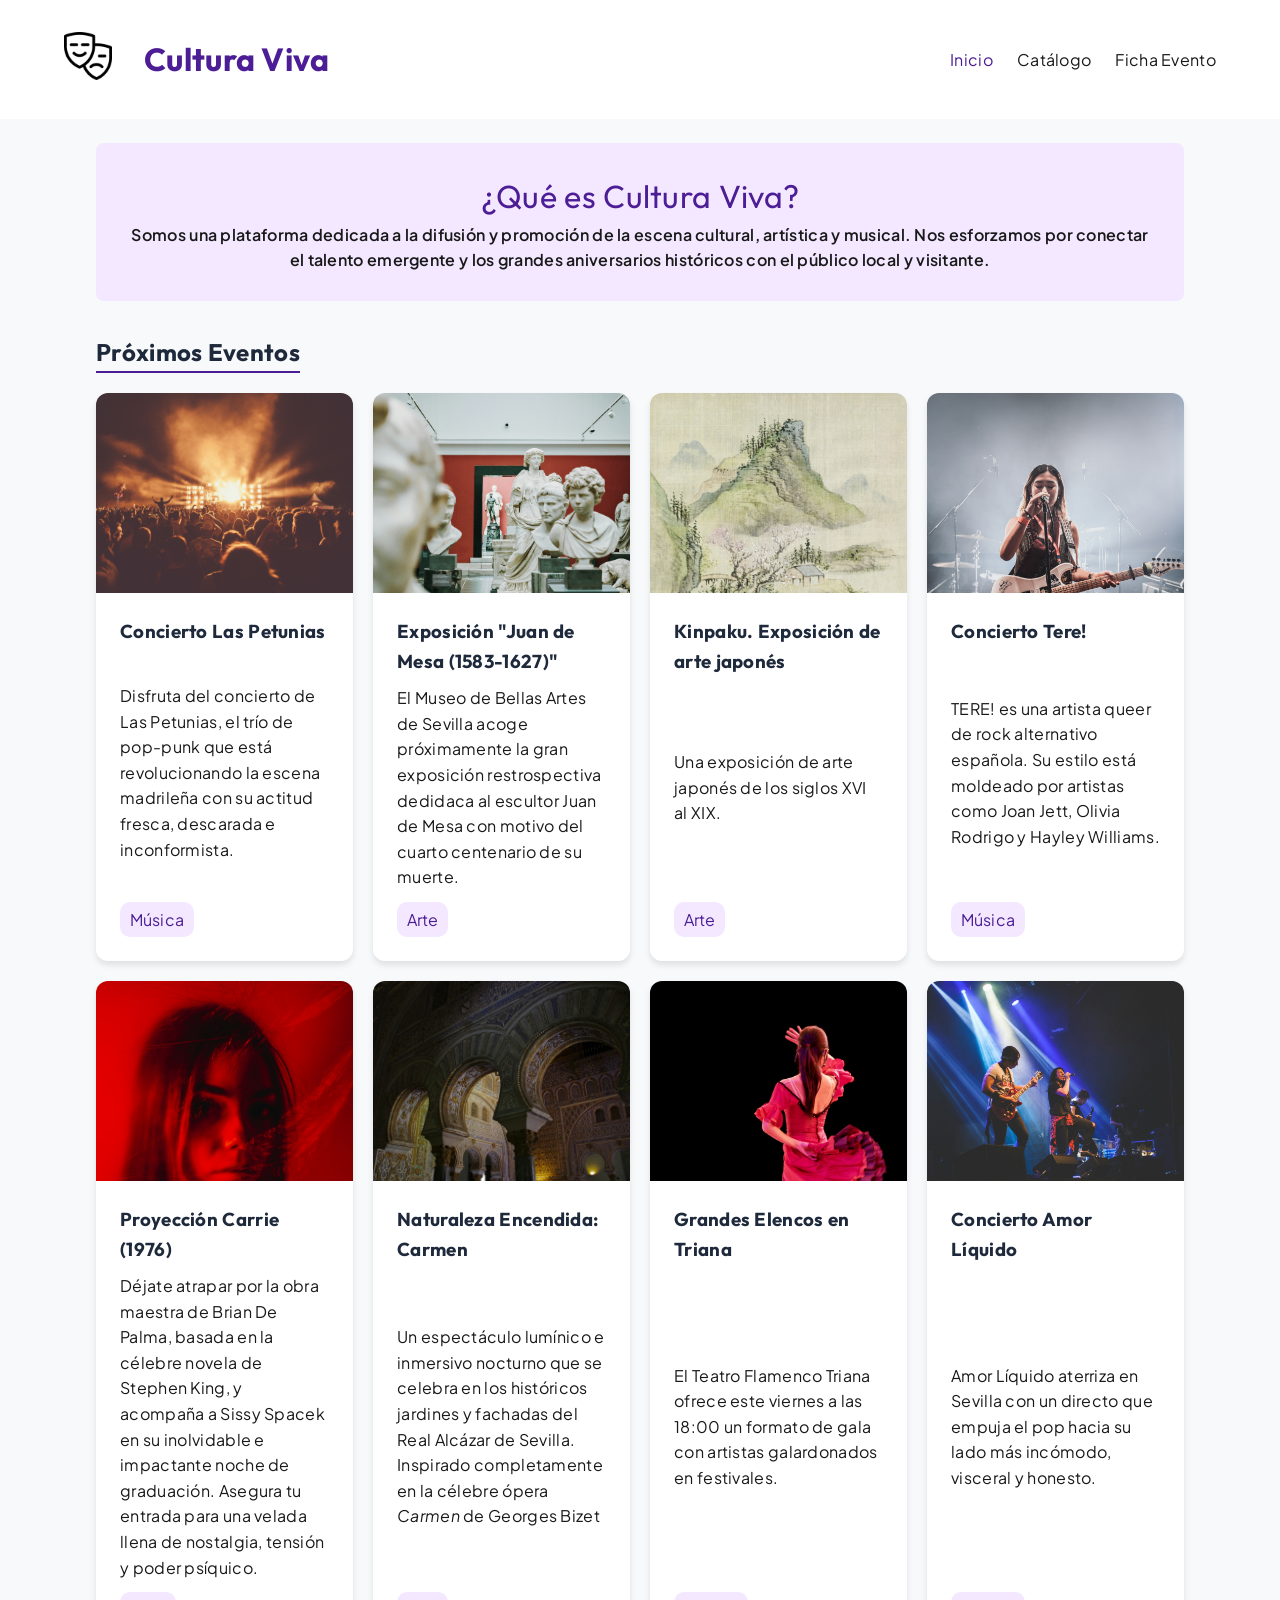
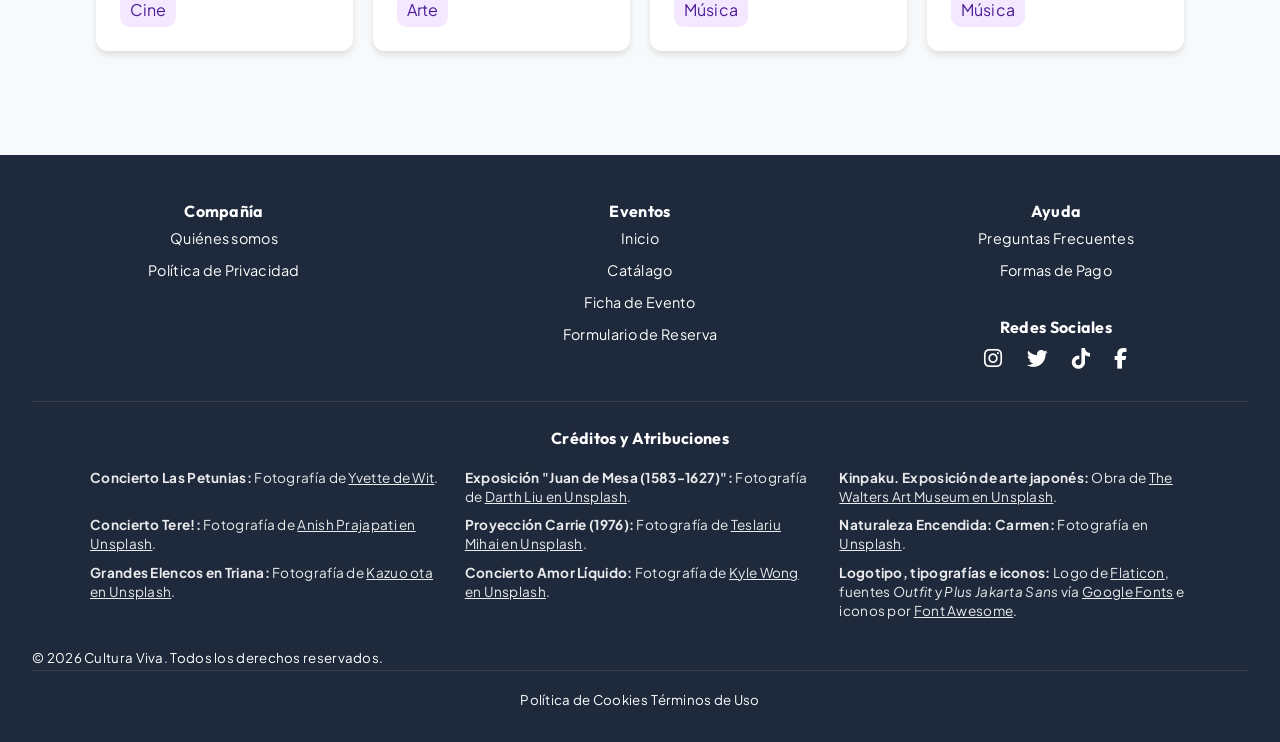
==== commit 8a6f282f: "fix images" ====
--- a/index.html
+++ b/index.html
@@ -6,18 +6,20 @@
     <title>Cultura Viva</title>
     <link rel="stylesheet" href="./css/styles.css" />
     <!--Favicon de la página web-->
-    <link rel="icon" href="./icon/favicon.ico" type="image/x-icon"/>
+    <link rel="icon" href="./icon/favicon.ico" type="image/x-icon" />
     <!--Fuentes tipográficas provenientes de google fonts-->
     <link rel="preconnect" href="https://fonts.googleapis.com" />
     <link rel="preconnect" href="https://fonts.gstatic.com" crossorigin />
     <link
       href="https://fonts.googleapis.com/css2?family=Outfit:wght@500;700&family=Plus+Jakarta+Sans:wght@400;500;600&display=swap"
-      rel="stylesheet"/>
+      rel="stylesheet"
+    />
 
     <!--cdn para los iconos de redes sociales-->
     <link
       rel="stylesheet"
-      href="https://cdnjs.cloudflare.com/ajax/libs/font-awesome/6.4.0/css/all.min.css"/>
+      href="https://cdnjs.cloudflare.com/ajax/libs/font-awesome/6.4.0/css/all.min.css"
+    />
   </head>
   <body>
     <!--Cabecera de la pagina web-->
@@ -63,7 +65,7 @@
             <article class="card">
               <div class="div-card-image">
                 <img
-                  src="./img/petunias.jpg"
+                  src="./img/petunias-unsplash.jpg"
                   alt="Imagen sobre el concierto de Las Petunias"
                   class="card-img"
                 />
@@ -83,7 +85,7 @@
             <article class="card">
               <div class="div-card-image">
                 <img
-                  src="./img/museo_bellas_artes.jpg"
+                  src="./img/museo-bellas-artes-unsplash.jpg"
                   alt="Foto del evento del Museo de Bellas Artes"
                   class="card-img"
                 />
@@ -105,7 +107,7 @@
             <article class="card">
               <div class="div-card-image">
                 <img
-                  src="./img/kinpaku.jpg"
+                  src="./img/kinpaku-unsplash.jpg"
                   alt="Imagen sobre la exposición Kinpaku"
                   class="card-img"
                 />
@@ -123,7 +125,7 @@
             <article class="card">
               <div class="div-card-image">
                 <img
-                  src="./img/tere.jpg"
+                  src="./img/tere-unsplash.jpg"
                   alt="Imagen promocional del próximo concierto de Tere!"
                   class="card-img"
                 />
@@ -143,7 +145,7 @@
             <article class="card">
               <div class="div-card-image">
                 <img
-                  src="./img/carrie.jpg"
+                  src="./img/carrie-unsplash.jpg"
                   alt="Imagen sobre el evento de proyección de Carrie 1976"
                   class="card-img"
                 />
@@ -165,7 +167,7 @@
             <article class="card">
               <div class="div-card-image">
                 <img
-                  src="./img/carmen.webp"
+                  src="./img/carmen-unsplash.jpg"
                   alt="Cartel promocional de Naturaleza Encendida: Carmen"
                   class="card-img"
                 />
@@ -186,7 +188,7 @@
             <article class="card">
               <div class="div-card-image">
                 <img
-                  src="./img/teatro_flamenco.jpg"
+                  src="./img/flamenco-unsplash.jpg"
                   alt="Imagen del próximo evento Grandes Elencos en Triana"
                   class="card-img"
                 />
@@ -205,7 +207,7 @@
             <article class="card">
               <div class="div-card-image">
                 <img
-                  src="./img/amor-liquido.png"
+                  src="./img/amor-liquido-unsplash.jpg"
                   alt="Imagen del concierto de Amor Líquido"
                   class="card-img"
                 />
@@ -262,6 +264,106 @@
           </div>
         </div>
       </div>
+      <div class="footer-credits">
+        <h4>Créditos y Atribuciones</h4>
+        <ul class="credits-list">
+          <li>
+            <strong>Concierto Las Petunias:</strong> Fotografía de
+            <a
+              href="https://unsplash.com/es/fotos/mujer-con-vestido-rosa-de-pie-en-el-escenario-YojcweRHhOU"
+              target="_blank"
+              rel="noopener noreferrer"
+              >Yvette de Wit</a
+            >.
+          </li>
+          <li>
+            <strong>Exposición "Juan de Mesa (1583-1627)":</strong> Fotografía
+            de
+            <a
+              href="https://unsplash.com/es/fotos/foto-de-una-banda-masculina-actuando-en-el-estadio-rrHtkX1rLP0"
+              target="_blank"
+              rel="noopener noreferrer"
+              >Darth Liu en Unsplash</a
+            >.
+          </li>
+          <li>
+            <strong>Kinpaku. Exposición de arte japonés:</strong> Obra de
+            <a
+              href="https://unsplash.com/es/fotos/montanas-brumosas-con-una-pequena-casa-y-un-arbol-en-flor-0k0ttlNAjMI"
+              target="_blank"
+              rel="noopener noreferrer"
+              >The Walters Art Museum en Unsplash</a
+            >.
+          </li>
+          <li>
+            <strong>Concierto Tere!:</strong> Fotografía de
+            <a
+              href="https://unsplash.com/es/fotos/mujer-con-camisa-a-cuadros-blanca-y-negra-tocando-la-guitarra-electrica-5Sxh_zg5Des"
+              target="_blank"
+              rel="noopener noreferrer"
+              >Anish Prajapati en Unsplash</a
+            >.
+          </li>
+          <li>
+            <strong>Proyección Carrie (1976):</strong> Fotografía de
+            <a
+              href="https://unsplash.com/es/fotos/una-mujer-con-cabello-largo-parada-frente-a-un-fondo-rojo-ntk7i3Bnirs"
+              target="_blank"
+              rel="noopener noreferrer"
+              >Teslariu Mihai en Unsplash</a
+            >.
+          </li>
+          <li>
+            <strong>Naturaleza Encendida: Carmen:</strong> Fotografía en
+            <a
+              href="https://unsplash.com/es/fotos/mujer-con-vestido-rosa-de-pie-en-el-escenario-YojcweRHhOU"
+              target="_blank"
+              rel="noopener noreferrer"
+              >Unsplash</a
+            >.
+          </li>
+          <li>
+            <strong>Grandes Elencos en Triana:</strong> Fotografía de
+            <a
+              href="https://unsplash.com/es/fotos/mujer-con-vestido-rosa-de-pie-en-el-escenario-YojcweRHhOU"
+              target="_blank"
+              rel="noopener noreferrer"
+              >Kazuo ota en Unsplash</a
+            >.
+          </li>
+          <li>
+            <strong>Concierto Amor Líquido:</strong> Fotografía de
+            <a
+              href="https://unsplash.com/es/fotos/foto-de-una-banda-masculina-actuando-en-el-estadio-rrHtkX1rLP0"
+              target="_blank"
+              rel="noopener noreferrer"
+              >Kyle Wong en Unsplash</a
+            >.
+          </li>
+          <li>
+            <strong>Logotipo, tipografías e iconos:</strong> Logo de
+            <a
+              href="https://www.flaticon.es/icono-gratis/cultura_659067"
+              target="_blank"
+              rel="noopener noreferrer"
+              >Flaticon</a
+            >, fuentes <em>Outfit</em> y <em>Plus Jakarta Sans</em> vía
+            <a
+              href="https://google.com"
+              target="_blank"
+              rel="noopener noreferrer"
+              >Google Fonts</a
+            >
+            e iconos por
+            <a
+              href="https://fontawesome.com"
+              target="_blank"
+              rel="noopener noreferrer"
+              >Font Awesome</a
+            >.
+          </li>
+        </ul>
+      </div>
       <div class="footer-bottom">
         <p>
           <small>
